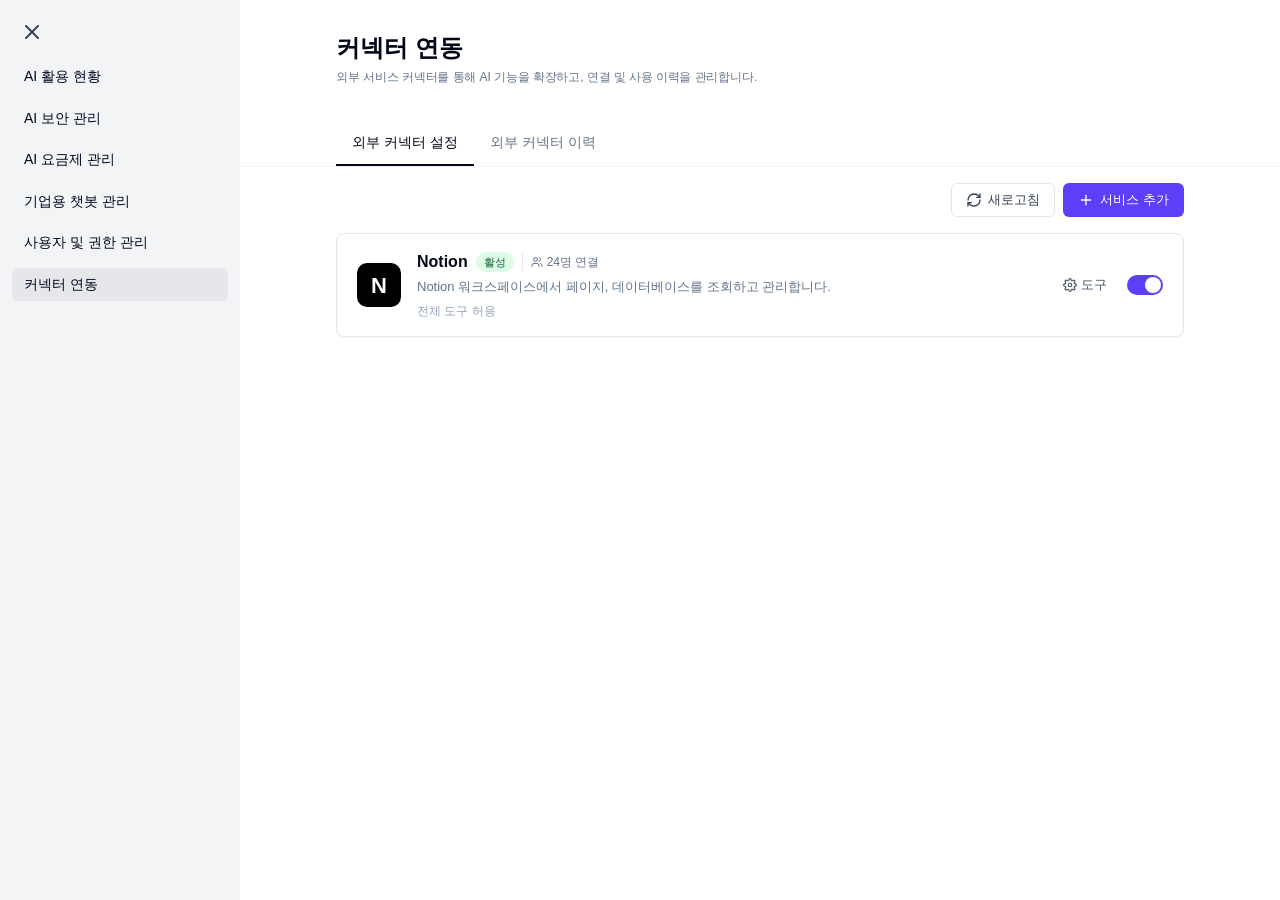
==== admin/connector-management.html @ ad447cf5 "admin-connector" ====
<!doctype html>
<html lang="ko">
<head>
  <meta charset="utf-8" />
  <meta name="viewport" content="width=device-width, initial-scale=1" />
  <title>flow AI 관리 — 커넥터 연동</title>
  <style>
    :root {
      --primary: #5b40f8;
      --primary-hover: #8053ff;
      --primary-foreground: #ffffff;
      --primary-soft: rgba(91, 64, 248, 0.08);
      --primary-border: rgba(91, 64, 248, 0.22);

      --background: #ffffff;
      --foreground: #02061f;
      --muted: #f1f5f9;
      --muted-foreground: #64748b;
      --border: #e2e8f0;
      --ring: #64748b;

      --flow-orange: #fd7900;
      --flow-green: #00b01c;
      --flow-red: #ff3434;

      --slate-50: #f8fafc;
      --slate-100: #f1f5f9;
      --slate-200: #e2e8f0;
      --slate-300: #cbd5e1;
      --slate-400: #94a3b8;
      --slate-500: #64748b;
      --slate-600: #475569;
      --slate-700: #334155;
      --slate-900: #0f172a;
      --slate-950: #020617;

      --green: var(--flow-green);
      --red: var(--flow-red);
      --amber: #f59e0b;

      --muted-variant: hsl(220 14% 96%);
      --muted-variant-2: hsl(220 13% 91%);

      --bg-soft: #f8fafc;
      --radius: 8px;
      --radius-sm: 6px;
      --shadow: 0 1px 2px rgba(15, 23, 42, 0.04);
    }
    * { box-sizing: border-box; }
    html, body { margin: 0; padding: 0; background: var(--bg-soft); color: var(--slate-950); }
    body { font-family: 'Pretendard', -apple-system, BlinkMacSystemFont, 'Apple SD Gothic Neo', 'Malgun Gothic', sans-serif; font-size: 13px; line-height: 1.5; -webkit-font-smoothing: antialiased; }
    button { font: inherit; cursor: pointer; }
    input, select { font: inherit; }
    h1, h2, h3, h4 { margin: 0; font-weight: 600; }
    .muted { color: var(--slate-500); }

    /* ─── shell ─── */
    .shell { min-height: 100vh; display: flex; }
    .nav-rail {
      width: 100%; max-width: 240px; flex-shrink: 0; background: var(--muted-variant);
      padding: 12px; display: flex; flex-direction: column; gap: 8px;
      position: sticky; top: 0; align-self: flex-start; height: 100vh;
    }
    .nav-close { width: 40px; height: 40px; border-radius: var(--radius-sm); border: 0; background: transparent; display: inline-flex; align-items: center; justify-content: center; color: var(--slate-700); padding: 6px; cursor: pointer; }
    .nav-close:hover { background: var(--muted-variant-2); }
    .nav-close svg { width: 24px; height: 24px; }
    .nav-list { display: flex; flex-direction: column; gap: 8px; }
    .nav-list button {
      width: 100%; text-align: left; background: transparent; border: 0; border-radius: var(--radius-sm);
      padding: 8px 12px; font-size: 14px; font-weight: 500; line-height: 1.25; color: var(--foreground);
      transition: background-color .12s ease;
    }
    .nav-list button:hover { background: hsl(220 13% 91% / 0.5); }
    .nav-list button.active { background: var(--muted-variant-2); }

    .main { flex: 1; min-width: 0; }
    .view { background: #fff; min-height: 100vh; }

    .page-header { width: 100%; padding: 0; border-bottom: 1px solid var(--slate-100); }
    .page-title-row { max-width: 896px; margin: 0 auto; padding: 32px 24px; display: flex; align-items: flex-start; justify-content: space-between; gap: 16px; }
    .page-title { font-size: 24px; font-weight: 600; color: var(--slate-950); display: flex; align-items: center; gap: 12px; line-height: 32px; }
    .page-sub { margin-top: 4px; font-size: 12px; color: var(--slate-500); max-width: 720px; letter-spacing: -0.01em; }

    .tabbar-row { display: flex; justify-content: space-between; align-items: center; gap: 12px; max-width: 896px; margin: 0 auto; padding: 0 24px; }
    .tabs { display: flex; gap: 0; height: 48px; }
    .tab-btn {
      position: relative;
      background: transparent; border: 0; padding: 14px 16px; font-size: 14px; font-weight: 500; line-height: 20px;
      color: var(--slate-500); transition: all .12s ease; height: 100%;
    }
    .tab-btn:hover { background: var(--slate-50); }
    .tab-btn.active { color: var(--slate-950); }
    .tab-btn.active::after { content: ''; position: absolute; left: 0; right: 0; bottom: 0; height: 2px; background: var(--slate-950); }

    .body-content { padding: 16px 24px 48px; max-width: 896px; margin: 0 auto; }
    .panel { display: none; }
    .panel.active { display: block; }

    /* ─── buttons ─── */
    .btn { display: inline-flex; align-items: center; gap: 6px; height: 34px; padding: 0 14px; border-radius: var(--radius-sm); font-size: 13px; font-weight: 500; border: 1px solid transparent; transition: all .12s ease; background: transparent; }
    .btn-outline { background: #fff; color: var(--slate-700); border-color: var(--slate-200); }
    .btn-outline:hover { background: var(--slate-50); }
    .btn-purple { background: var(--primary); color: #fff; }
    .btn-purple:hover { filter: brightness(1.05); }
    .btn-icon { display: inline-flex; align-items: center; justify-content: center; gap: 6px; }

    /* ─── badge / chip ─── */
    .badge { display: inline-block; padding: 2px 8px; border-radius: 999px; font-size: 11px; font-weight: 500; }
    .badge.success { background: #dcfce7; color: #166534; }

    /* ─── switch ─── */
    .switch { width: 36px; height: 20px; background: var(--slate-300); border-radius: 999px; position: relative; cursor: pointer; transition: background-color .12s ease; flex-shrink: 0; }
    .switch.on { background: var(--slate-950); }
    .switch.disabled { opacity: 0.3; cursor: not-allowed; }
    .switch::after { content: ''; position: absolute; left: 2px; top: 2px; width: 16px; height: 16px; background: #fff; border-radius: 50%; transition: left .12s ease; }
    .switch.on::after { left: 18px; }

    /* ─── pagination ─── */
    .pagination { display: flex; align-items: center; gap: 10px; justify-content: center; margin-top: 14px; color: var(--slate-500); font-size: 12px; }
    .page-btn { width: 28px; height: 28px; border: 1px solid var(--slate-200); border-radius: var(--radius-sm); background: #fff; display: inline-flex; align-items: center; justify-content: center; }
    .page-btn:disabled { opacity: 0.5; }

    /* ─── footnote ─── */
    .footnote { font-size: 11px; color: var(--slate-500); margin-bottom: 10px; }
    .info-icon { width: 12px; height: 12px; color: var(--muted-foreground); display: inline-block; vertical-align: middle; margin-left: 2px; flex-shrink: 0; }

    /* ─── history table (flex 행 + 고정 폭 셀) ─── */
    .table { width: 100%; border: 1px solid var(--slate-200); border-radius: var(--radius); overflow: hidden; background: #fff; }
    .hist-row { display: flex; padding: 0; border-bottom: 1px solid var(--slate-100); font-size: 12px; color: var(--foreground); }
    .hist-row.head { background: var(--slate-50); color: var(--slate-700); font-size: 11px; font-weight: 600; }
    .hist-row:last-child { border-bottom: 0; }
    .hist-row > div { display: flex; align-items: center; padding: 8px; flex-shrink: 0; min-width: 0; }

    /* 사용 이력 — 8컬럼 */
    [data-hseg="usage"] .hist-row > div:nth-child(1) { width: 150px; }
    [data-hseg="usage"] .hist-row > div:nth-child(2) { width: 72px; }
    [data-hseg="usage"] .hist-row > div:nth-child(3) { width: 128px; }
    [data-hseg="usage"] .hist-row > div:nth-child(4) { width: 64px; }
    [data-hseg="usage"] .hist-row > div:nth-child(5) { width: 80px; }
    [data-hseg="usage"] .hist-row > div:nth-child(6) { width: 80px; }
    [data-hseg="usage"] .hist-row > div:nth-child(7) { flex: 1; min-width: 0; }
    [data-hseg="usage"] .hist-row > div:nth-child(8) { width: 48px; justify-content: center; }

    /* 연결 이력 — 5컬럼 */
    [data-hseg="connect"] .hist-row > div:nth-child(1) { width: 160px; }
    [data-hseg="connect"] .hist-row > div:nth-child(2) { width: 80px; }
    [data-hseg="connect"] .hist-row > div:nth-child(3) { width: 140px; }
    [data-hseg="connect"] .hist-row > div:nth-child(4) { width: 80px; }
    [data-hseg="connect"] .hist-row > div:nth-child(5) { flex: 1; min-width: 0; }

    .pill-sm { display: inline-block; font-size: 10px; padding: 0 6px; border-radius: 999px; background: var(--muted); color: var(--foreground); margin-right: 4px; line-height: 16px; }
    .hist-detail { background: transparent; border: 0; color: var(--muted-foreground); font-size: 12px; text-decoration: underline; cursor: pointer; padding: 0; }
    .hist-detail:hover { color: var(--foreground); }

    /* ─── MCP 카드 / 툴바 / 세그먼트 ─── */
    .mcp-toolbar { display: flex; justify-content: flex-end; gap: 8px; margin-bottom: 16px; }
    .mcp-toolbar.with-seg { justify-content: space-between; align-items: center; }

    .segmented { display: inline-flex; background: var(--slate-100); border-radius: 8px; padding: 3px; gap: 2px; }
    .seg-btn { background: transparent; border: 0; padding: 7px 16px; font-size: 13px; line-height: 18px; color: var(--slate-600); border-radius: 6px; cursor: pointer; font-weight: 500; transition: all .12s ease; }
    .seg-btn:hover { color: var(--slate-900); }
    .seg-btn.active { background: #fff; color: var(--slate-950); box-shadow: 0 1px 2px rgba(0,0,0,0.06); font-weight: 600; }
    .hist-segment { display: none; }
    .hist-segment.active { display: block; }

    .mcp-list { display: flex; flex-direction: column; gap: 12px; }
    .mcp-card {
      display: flex; align-items: center; gap: 16px; padding: 16px 20px;
      background: #fff; border: 1px solid var(--slate-200); border-radius: var(--radius);
      box-shadow: var(--shadow); transition: all .15s ease;
    }
    .mcp-card:hover { border-color: var(--slate-300); box-shadow: 0 4px 8px rgba(15,23,42,0.06); }
    .mcp-card .mcp-logo {
      width: 44px; height: 44px; border-radius: 10px; flex-shrink: 0;
      display: inline-flex; align-items: center; justify-content: center;
      font-size: 22px; font-weight: 700; background: var(--slate-100); color: var(--slate-700);
    }
    .mcp-card .mcp-logo.notion { background: #000; color: #fff; }
    .mcp-card .mcp-meta { flex: 1; min-width: 0; display: flex; flex-direction: column; gap: 4px; }
    .mcp-card .mcp-title-row { display: flex; align-items: center; gap: 8px; }
    .mcp-card .mcp-users {
      display: inline-flex; align-items: center; gap: 4px;
      font-size: 12px; color: var(--muted-foreground);
      padding: 0 0 0 8px;
      border-left: 1px solid var(--slate-200);
    }
    .mcp-card .mcp-title { font-size: 16px; font-weight: 600; color: var(--slate-950); }
    .mcp-card .mcp-desc { font-size: 13px; color: var(--slate-500); line-height: 1.4; }
    .mcp-card .mcp-scope { font-size: 12px; color: var(--slate-400); margin-top: 2px; }
    .mcp-card .scope-pills { display: flex; flex-wrap: wrap; gap: 4px; margin-top: 6px; }
    .mcp-card .scope-pill {
      display: inline-flex; align-items: center;
      padding: 2px 6px;
      font-size: 10px; font-weight: 500; color: var(--slate-500);
      background: var(--slate-50);
      box-shadow: inset 0 0 0 1px var(--slate-200);
      border-radius: 4px;
      line-height: 1.4;
      white-space: nowrap;
    }
    .mcp-card .scope-pill.more { color: var(--slate-400); }
    .mcp-card .mcp-actions { display: flex; align-items: center; gap: 12px; flex-shrink: 0; }
    .mcp-card .mcp-tool-btn {
      background: transparent; border: 0; display: inline-flex; align-items: center; gap: 4px;
      color: var(--slate-600); font-size: 13px; padding: 6px 8px; border-radius: var(--radius-sm); cursor: pointer;
    }
    .mcp-card .mcp-tool-btn:hover { background: var(--slate-50); color: var(--slate-900); }
    .mcp-card .switch.primary.on { background: var(--primary); }

    /* ─── dialogs ─── */
    .dialog-backdrop { position: fixed; inset: 0; background: rgba(15,23,42,0.5); display: none; align-items: center; justify-content: center; z-index: 100; padding: 16px; }
    .dialog-backdrop.open { display: flex; }
    .dialog { background: #fff; border-radius: 12px; max-width: 480px; width: 100%; padding: 24px; box-shadow: 0 25px 50px -12px rgba(0,0,0,0.25); }

    /* 도구 관리 모달 (Notion 도구) */
    .dialog.dialog-wide { max-width: 640px; width: 100%; max-height: 85vh; display: flex; flex-direction: column; padding: 24px; gap: 0; }
    .dialog-head { display: flex; justify-content: space-between; align-items: flex-start; margin-bottom: 6px; }
    .dialog-head h3 { font-size: 18px; font-weight: 700; }
    .dialog-close { background: transparent; border: 0; color: var(--slate-400); cursor: pointer; padding: 4px; border-radius: var(--radius-sm); display: inline-flex; align-items: center; justify-content: center; }
    .dialog-close:hover { background: var(--slate-100); color: var(--slate-700); }
    .dialog .dlg-desc { font-size: 14px; color: var(--slate-500); margin: 0 0 16px; }

    .tool-search-row { display: flex; flex-direction: column; gap: 14px; padding: 12px 14px 16px 4px; border-bottom: 1px solid var(--slate-100); }
    .tool-status-card {
      display: flex; justify-content: space-between; align-items: center;
      padding: 16px 14px 16px 20px;
      border-radius: 12px;
      background: var(--slate-50); border: 1px solid var(--slate-100);
    }
    .tool-status-left { display: flex; align-items: center; gap: 10px; min-width: 0; }
    .tool-status-left .dot { width: 8px; height: 8px; border-radius: 999px; background: #16a34a; flex-shrink: 0; transition: background-color .12s ease; }
    .tool-status-left .dot.partial { background: var(--flow-orange); }
    .tool-status-left .dot.off { background: var(--slate-300); }
    .tool-status-left .status-text { font-size: 14px; color: var(--slate-900); font-weight: 500; }
    .tool-status-right { display: flex; align-items: center; gap: 16px; flex-shrink: 0; }
    .tool-toggle-group { display: flex; align-items: center; gap: 14px; flex-shrink: 0; cursor: pointer; }
    .tool-toggle-group .switch { width: 48px; height: 26px; cursor: pointer; }
    .tool-toggle-group .switch::after { width: 20px; height: 20px; top: 3px; left: 3px; }
    .tool-toggle-group .switch.on::after { left: 25px; }
    .tool-toggle-group .switch.primary.on { background: var(--primary); }
    .tool-toggle-group .lbl { font-size: 15px; font-weight: 500; color: var(--slate-900); user-select: none; }
    .tool-divider { width: 1px; height: 28px; background: var(--slate-200); flex-shrink: 0; }
    .tool-search-wrap { flex: 1; position: relative; min-width: 0; }
    .tool-search-wrap .icon { position: absolute; left: 14px; top: 50%; transform: translateY(-50%); color: var(--slate-400); pointer-events: none; display: inline-flex; }
    .tool-search-wrap input { width: 100%; height: 46px; padding: 0 14px 0 42px; border: 1px solid var(--slate-200); border-radius: 10px; background: var(--background); font: inherit; font-size: 14px; color: var(--slate-950); }
    .tool-search-wrap input::placeholder { color: var(--slate-400); }
    .tool-search-wrap input:focus { outline: none; border-color: var(--primary); box-shadow: 0 0 0 3px var(--primary-soft); }

    .tool-sections { padding-top: 16px; flex: 1; overflow-y: auto; display: flex; flex-direction: column; gap: 18px; }
    .tool-section { display: flex; flex-direction: column; gap: 10px; }
    .tool-section[data-section="inactive"] .tool-section-head { color: var(--slate-500); }
    .tool-section[data-section="inactive"] .tool-section-head .dot { background: var(--slate-300); }
    .tool-section.empty { display: none; }
    .tool-section-head { display: flex; align-items: center; gap: 6px; font-size: 14px; font-weight: 600; color: #16a34a; }
    .tool-section-head .dot { width: 6px; height: 6px; border-radius: 999px; background: #16a34a; display: inline-block; }
    .tool-section-head .count { color: var(--slate-400); font-weight: 500; }
    .tool-list { display: flex; flex-direction: column; gap: 10px; }
    .tool-card {
      background: #fff; border: 1px solid var(--slate-200); border-radius: var(--radius);
      padding: 12px 14px 12px 16px; cursor: pointer; transition: all .12s ease;
      display: flex; align-items: center; gap: 12px;
    }
    .tool-card:hover { border-color: var(--slate-300); background: var(--slate-50); }
    .tool-card.inactive { background: var(--slate-50); border-color: var(--slate-100); }
    .tool-card.inactive:hover { background: #f1f3f5; }
    .tool-card.inactive .name { color: var(--slate-500); }
    .tool-card.inactive .desc { color: var(--slate-400); }
    .tool-card-content { flex: 1; min-width: 0; }
    .tool-card .name { font-size: 14px; font-weight: 600; color: var(--slate-900); margin-bottom: 4px; }
    .tool-card .desc { font-size: 13px; color: var(--slate-500); line-height: 1.4; overflow: hidden; text-overflow: ellipsis; display: -webkit-box; -webkit-line-clamp: 2; line-clamp: 2; -webkit-box-orient: vertical; }
    .tool-card-toggle { flex-shrink: 0; }
    .tool-card-toggle .switch.primary.on { background: var(--primary); }

    .dialog .dlg-footer-tools { display: flex; justify-content: flex-end; gap: 8px; padding-top: 16px; border-top: 1px solid var(--slate-100); margin-top: 16px; }

    /* 상세 정보 / 서비스 추가 — shadcn 스타일 */
    .dialog.dialog-detail {
      max-width: 512px; width: calc(100% - 32px);
      padding: 24px; border-radius: 16px; gap: 20px;
      display: flex; flex-direction: column;
      max-height: 85vh; overflow-y: auto;
      position: relative;
      box-shadow: 0 25px 50px -12px rgba(0,0,0,0.25);
    }
    .dialog-detail .dlg-header h2 { font-size: 18px; font-weight: 600; line-height: 1; letter-spacing: -0.025em; margin: 0; }
    .dialog-detail .dlg-header p { font-size: 12px; color: var(--muted-foreground); margin: 6px 0 0; line-height: 1.5; }
    .dialog-detail .dlg-close {
      position: absolute; right: 16px; top: 16px;
      background: transparent; border: 0; padding: 4px; border-radius: 4px;
      color: var(--slate-700); opacity: 0.7; cursor: pointer; transition: opacity .12s ease;
      display: inline-flex; align-items: center; justify-content: center;
    }
    .dialog-detail .dlg-close:hover { opacity: 1; }

    .detail-meta {
      display: grid; grid-template-columns: 1fr 1fr; gap: 8px 24px;
      background: color-mix(in srgb, var(--muted) 30%, transparent);
      border: 1px solid var(--slate-200); border-radius: 8px;
      padding: 12px 16px; font-size: 14px; color: var(--slate-900);
    }
    .detail-meta > div { display: flex; align-items: center; gap: 6px; min-width: 0; line-height: 1.5; }
    .detail-meta .lbl { color: var(--muted-foreground); flex-shrink: 0; }
    .detail-meta .val { overflow: hidden; text-overflow: ellipsis; white-space: nowrap; min-width: 0; }
    .detail-meta .pill-wrap { display: flex; flex-wrap: wrap; gap: 6px; min-width: 0; }
    .detail-meta .pill { display: inline-block; background: var(--muted); color: var(--foreground); border-radius: 999px; padding: 2px 8px; font-size: 12px; line-height: 16px; }

    .detail-table-wrap { overflow: hidden; border: 1px solid var(--slate-200); border-radius: 8px; }
    .detail-table-wrap table { width: 100%; border-collapse: collapse; font-size: 14px; }
    .detail-table-wrap thead tr { background: color-mix(in srgb, var(--muted) 50%, transparent); border-bottom: 1px solid var(--slate-200); color: var(--muted-foreground); }
    .detail-table-wrap th { padding: 6px 0; font-weight: 500; text-align: left; }
    .detail-table-wrap th.col-no { width: 44px; text-align: center; border-right: 1px solid var(--slate-200); }
    .detail-table-wrap th.col-tool { padding-left: 12px; border-right: 1px solid var(--slate-200); }
    .detail-table-wrap th.col-type { width: 10rem; padding-left: 12px; }
    .detail-table-wrap tbody tr { border-bottom: 1px solid var(--slate-200); }
    .detail-table-wrap tbody tr:last-child { border-bottom: 0; }
    .detail-table-wrap tbody tr:hover { background: color-mix(in srgb, var(--muted) 20%, transparent); }
    .detail-table-wrap td { padding: 8px 0; }
    .detail-table-wrap td.col-no { color: var(--muted-foreground); text-align: center; border-right: 1px solid var(--slate-200); }
    .detail-table-wrap td.col-tool { padding-left: 12px; padding-right: 8px; border-right: 1px solid var(--slate-200); max-width: 0; overflow: hidden; text-overflow: ellipsis; white-space: nowrap; }
    .detail-table-wrap td.col-type { padding-left: 12px; }
    .detail-table-wrap .type-badge {
      display: inline-flex; align-items: center;
      border: 1px solid transparent; border-radius: 6px;
      padding: 2px 10px; font-size: 12px; font-weight: 600;
      background: var(--muted); color: var(--foreground);
      white-space: nowrap;
    }
    .dialog-detail .field-group { margin-top: 0; }
    .dialog-detail .dlg-footer-detail { display: flex; justify-content: flex-end; gap: 8px; }

    .field-group { display: flex; flex-direction: column; gap: 8px; margin-top: 8px; }
    .field-group .field-label { font-size: 14px; font-weight: 500; color: var(--slate-900); }
    .service-select {
      width: 100%; height: 36px; padding: 8px 32px 8px 12px;
      border: 1px solid var(--slate-200); border-radius: 6px;
      background-color: transparent;
      background-image: url("data:image/svg+xml;utf8,<svg xmlns='http://www.w3.org/2000/svg' viewBox='0 0 24 24' fill='none' stroke='currentColor' stroke-width='2' stroke-linecap='round' stroke-linejoin='round' opacity='0.5'><path d='m6 9 6 6 6-6'/></svg>");
      background-repeat: no-repeat;
      background-position: right 12px center;
      background-size: 16px;
      box-shadow: 0 1px 2px 0 rgba(0,0,0,0.05);
      font: inherit; font-size: 14px; color: var(--foreground); line-height: 1;
      appearance: none; -webkit-appearance: none; -moz-appearance: none;
      cursor: pointer; white-space: nowrap;
    }
    .service-select:focus { outline: none; box-shadow: 0 0 0 1px var(--ring, var(--primary)), 0 1px 2px 0 rgba(0,0,0,0.05); }
    .service-select.placeholder { color: var(--muted-foreground); }

    /* ─── toast ─── */
    .toast-zone { position: fixed; bottom: 20px; right: 20px; display: flex; flex-direction: column; gap: 8px; z-index: 200; }
    .toast { background: var(--slate-950); color: #fff; padding: 10px 14px; border-radius: var(--radius-sm); font-size: 12px; box-shadow: 0 10px 30px rgba(0,0,0,0.3); max-width: 320px; }
    .toast.error { background: var(--red); }
    .toast.warning { background: var(--amber); }
    .toast.success { background: var(--green); }
  </style>
</head>
<body>
  <div class="shell">
    <aside class="nav-rail">
      <button class="nav-close" aria-label="닫기" title="어드민 모달 닫기">
        <svg xmlns="http://www.w3.org/2000/svg" viewBox="0 0 24 24" fill="none" stroke="currentColor" stroke-width="2" stroke-linecap="round" stroke-linejoin="round" aria-hidden="true"><path d="M18 6 6 18"></path><path d="m6 6 12 12"></path></svg>
      </button>
      <nav class="nav-list">
        <button>AI 활용 현황</button>
        <button>AI 보안 관리</button>
        <button>AI 요금제 관리</button>
        <button>기업용 챗봇 관리</button>
        <button>사용자 및 권한 관리</button>
        <button class="active">커넥터 연동</button>
      </nav>
    </aside>

    <main class="main">
      <section class="view">
        <header class="page-header">
      <div class="page-title-row">
        <div>
          <div class="page-title">커넥터 연동</div>
          <div class="page-sub">외부 서비스 커넥터를 통해 AI 기능을 확장하고, 연결 및 사용 이력을 관리합니다.</div>
        </div>
      </div>
      <div class="tabbar-row">
        <div class="tabs" id="mcpTabs">
          <button class="tab-btn active" data-mtab="external-setting">외부 커넥터 설정</button>
          <button class="tab-btn" data-mtab="external-history">외부 커넥터 이력</button>
        </div>
      </div>
    </header>

    <div class="body-content">
      <!-- ─── 외부 커넥터 설정 ─── -->
      <div class="panel active" data-mpanel="external-setting">
        <div class="mcp-toolbar">
          <button class="btn btn-outline btn-icon" type="button">
            <svg xmlns="http://www.w3.org/2000/svg" width="16" height="16" viewBox="0 0 24 24" fill="none" stroke="currentColor" stroke-width="2" stroke-linecap="round" stroke-linejoin="round" aria-hidden="true"><path d="M3 12a9 9 0 0 1 9-9 9.75 9.75 0 0 1 6.74 2.74L21 8"></path><path d="M21 3v5h-5"></path><path d="M21 12a9 9 0 0 1-9 9 9.75 9.75 0 0 1-6.74-2.74L3 16"></path><path d="M8 16H3v5"></path></svg>
            새로고침
          </button>
          <button class="btn btn-purple btn-icon" type="button" onclick="openDialog('serviceConnect')">
            <svg xmlns="http://www.w3.org/2000/svg" width="16" height="16" viewBox="0 0 24 24" fill="none" stroke="currentColor" stroke-width="2" stroke-linecap="round" stroke-linejoin="round" aria-hidden="true"><path d="M5 12h14"></path><path d="M12 5v14"></path></svg>
            서비스 추가
          </button>
        </div>
        <div class="mcp-list">
          <div class="mcp-card">
            <div class="mcp-logo notion">N</div>
            <div class="mcp-meta">
              <div class="mcp-title-row">
                <span class="mcp-title">Notion</span>
                <span class="badge success">활성</span>
                <span class="mcp-users" title="현재 연결한 인원">
                  <svg xmlns="http://www.w3.org/2000/svg" width="12" height="12" viewBox="0 0 24 24" fill="none" stroke="currentColor" stroke-width="2" stroke-linecap="round" stroke-linejoin="round" aria-hidden="true"><path d="M16 21v-2a4 4 0 0 0-4-4H6a4 4 0 0 0-4 4v2"></path><circle cx="9" cy="7" r="4"></circle><path d="M22 21v-2a4 4 0 0 0-3-3.87"></path><path d="M16 3.13a4 4 0 0 1 0 7.75"></path></svg>
                  <span>24명 연결</span>
                </span>
              </div>
              <div class="mcp-desc">Notion 워크스페이스에서 페이지, 데이터베이스를 조회하고 관리합니다.</div>
              <div class="mcp-scope" id="notionScope">전체 도구 허용</div>
            </div>
            <div class="mcp-actions">
              <button class="mcp-tool-btn" type="button" onclick="openDialog('notionTools')">
                <svg xmlns="http://www.w3.org/2000/svg" width="14" height="14" viewBox="0 0 24 24" fill="none" stroke="currentColor" stroke-width="2" stroke-linecap="round" stroke-linejoin="round" aria-hidden="true"><circle cx="12" cy="12" r="3"></circle><path d="M19.4 15a1.65 1.65 0 0 0 .33 1.82l.06.06a2 2 0 0 1 0 2.83 2 2 0 0 1-2.83 0l-.06-.06a1.65 1.65 0 0 0-1.82-.33 1.65 1.65 0 0 0-1 1.51V21a2 2 0 0 1-2 2 2 2 0 0 1-2-2v-.09A1.65 1.65 0 0 0 9 19.4a1.65 1.65 0 0 0-1.82.33l-.06.06a2 2 0 0 1-2.83 0 2 2 0 0 1 0-2.83l.06-.06a1.65 1.65 0 0 0 .33-1.82 1.65 1.65 0 0 0-1.51-1H3a2 2 0 0 1-2-2 2 2 0 0 1 2-2h.09A1.65 1.65 0 0 0 4.6 9a1.65 1.65 0 0 0-.33-1.82l-.06-.06a2 2 0 0 1 0-2.83 2 2 0 0 1 2.83 0l.06.06a1.65 1.65 0 0 0 1.82.33H9a1.65 1.65 0 0 0 1-1.51V3a2 2 0 0 1 2-2 2 2 0 0 1 2 2v.09a1.65 1.65 0 0 0 1 1.51 1.65 1.65 0 0 0 1.82-.33l.06-.06a2 2 0 0 1 2.83 0 2 2 0 0 1 0 2.83l-.06.06a1.65 1.65 0 0 0-.33 1.82V9a1.65 1.65 0 0 0 1.51 1H21a2 2 0 0 1 2 2 2 2 0 0 1-2 2h-.09a1.65 1.65 0 0 0-1.51 1z"></path></svg>
                도구
              </button>
              <div class="switch primary on" data-toggle></div>
            </div>
          </div>
        </div>
      </div>

      <!-- ─── 외부 커넥터 이력 ─── -->
      <div class="panel" data-mpanel="external-history">
        <div class="mcp-toolbar with-seg">
          <div class="segmented" id="extHistSeg">
            <button class="seg-btn active" data-seg="usage">사용 이력</button>
            <button class="seg-btn" data-seg="connect">연결 이력</button>
          </div>
        </div>
        <div class="footnote">* 로그는 최대 1년간 보관되며, 보관 기간 경과 시 자동으로 삭제됩니다.</div>

        <!-- 사용 이력 -->
        <div class="hist-segment active" data-hseg="usage">
          <div class="table">
            <div class="hist-row head">
              <div>일시</div>
              <div>사용자</div>
              <div>부서</div>
              <div>직책</div>
              <div>분류 <svg xmlns="http://www.w3.org/2000/svg" width="12" height="12" viewBox="0 0 24 24" fill="none" stroke="currentColor" stroke-width="2" stroke-linecap="round" stroke-linejoin="round" class="info-icon" aria-hidden="true"><circle cx="12" cy="12" r="10"></circle><line x1="12" x2="12" y1="8" y2="12"></line><line x1="12" x2="12.01" y1="16" y2="16"></line></svg></div>
              <div>기능 <svg xmlns="http://www.w3.org/2000/svg" width="12" height="12" viewBox="0 0 24 24" fill="none" stroke="currentColor" stroke-width="2" stroke-linecap="round" stroke-linejoin="round" class="info-icon" aria-hidden="true"><circle cx="12" cy="12" r="10"></circle><line x1="12" x2="12" y1="8" y2="12"></line><line x1="12" x2="12.01" y1="16" y2="16"></line></svg></div>
              <div>커넥터</div>
              <div>상세</div>
            </div>
            <div class="hist-row"><div>2026-05-14 (목) 16:31</div><div>김민준</div><div>AI사업개발실</div><div>실장</div><div>AI 대화</div><div>자유대화</div><div><span class="pill-sm">Notion</span></div><div><button type="button" class="hist-detail">보기</button></div></div>
            <div class="hist-row"><div>2026-05-14 (목) 16:25</div><div>이서연</div><div>콘텐츠지원팀</div><div>책임</div><div>챗봇 대화</div><div>자유대화</div><div><span class="pill-sm">Notion</span><span class="pill-sm">Slack</span></div><div><button type="button" class="hist-detail">보기</button></div></div>
            <div class="hist-row"><div>2026-05-14 (목) 16:02</div><div>박지호</div><div>PM3팀</div><div>책임</div><div>AI 대화</div><div>플로우검색</div><div><span class="pill-sm">Notion</span></div><div><button type="button" class="hist-detail">보기</button></div></div>
            <div class="hist-row"><div>2026-05-14 (목) 15:53</div><div>최예린</div><div>PM3팀</div><div>책임</div><div>AI 대화</div><div>자유대화</div><div><span class="pill-sm">Notion</span><span class="pill-sm">Google Drive</span></div><div><button type="button" class="hist-detail">보기</button></div></div>
            <div class="hist-row"><div>2026-05-14 (목) 15:13</div><div>정시우</div><div>SaaS컨설팅팀</div><div>책임</div><div>챗봇 대화</div><div>자유대화</div><div><span class="pill-sm">Notion</span></div><div><button type="button" class="hist-detail">보기</button></div></div>
            <div class="hist-row"><div>2026-05-14 (목) 14:48</div><div>김민준</div><div>AI사업개발실</div><div>실장</div><div>AI 대화</div><div>플로우검색</div><div><span class="pill-sm">Notion</span><span class="pill-sm">Slack</span><span class="pill-sm">GitHub</span></div><div><button type="button" class="hist-detail">보기</button></div></div>
            <div class="hist-row"><div>2026-05-14 (목) 14:02</div><div>이서연</div><div>콘텐츠지원팀</div><div>책임</div><div>AI 대화</div><div>자유대화</div><div><span class="pill-sm">Slack</span></div><div><button type="button" class="hist-detail">보기</button></div></div>
            <div class="hist-row"><div>2026-05-14 (목) 11:55</div><div>박지호</div><div>PM3팀</div><div>책임</div><div>챗봇 생성</div><div>챗봇 설정</div><div><span class="pill-sm">Notion</span></div><div><button type="button" class="hist-detail">보기</button></div></div>
            <div class="hist-row"><div>2026-05-13 (수) 18:14</div><div>최예린</div><div>PM3팀</div><div>책임</div><div>AI 대화</div><div>자유대화</div><div><span class="pill-sm">Notion</span></div><div><button type="button" class="hist-detail">보기</button></div></div>
            <div class="hist-row"><div>2026-05-13 (수) 16:08</div><div>정시우</div><div>SaaS컨설팅팀</div><div>책임</div><div>AI 대화</div><div>웹 검색</div><div><span class="pill-sm">GitHub</span></div><div><button type="button" class="hist-detail">보기</button></div></div>
            <div class="hist-row"><div>2026-05-13 (수) 14:32</div><div>김민준</div><div>AI사업개발실</div><div>실장</div><div>AI 대화</div><div>자유대화</div><div><span class="pill-sm">Notion</span><span class="pill-sm">Slack</span></div><div><button type="button" class="hist-detail">보기</button></div></div>
            <div class="hist-row"><div>2026-05-13 (수) 13:48</div><div>이서연</div><div>콘텐츠지원팀</div><div>책임</div><div>AI 대화</div><div>플로우검색</div><div><span class="pill-sm">Notion</span></div><div><button type="button" class="hist-detail">보기</button></div></div>
            <div class="hist-row"><div>2026-05-13 (수) 11:22</div><div>박지호</div><div>PM3팀</div><div>책임</div><div>챗봇 대화</div><div>자유대화</div><div><span class="pill-sm">Slack</span><span class="pill-sm">Google Drive</span></div><div><button type="button" class="hist-detail">보기</button></div></div>
            <div class="hist-row"><div>2026-05-13 (수) 09:55</div><div>최예린</div><div>PM3팀</div><div>책임</div><div>AI 대화</div><div>웹 검색</div><div><span class="pill-sm">Notion</span></div><div><button type="button" class="hist-detail">보기</button></div></div>
            <div class="hist-row"><div>2026-05-12 (화) 19:08</div><div>정시우</div><div>SaaS컨설팅팀</div><div>책임</div><div>AI 대화</div><div>자유대화</div><div><span class="pill-sm">GitHub</span></div><div><button type="button" class="hist-detail">보기</button></div></div>
            <div class="hist-row"><div>2026-05-12 (화) 17:24</div><div>김민준</div><div>AI사업개발실</div><div>실장</div><div>AI 대화</div><div>플로우검색</div><div><span class="pill-sm">Notion</span><span class="pill-sm">Slack</span></div><div><button type="button" class="hist-detail">보기</button></div></div>
            <div class="hist-row"><div>2026-05-12 (화) 15:50</div><div>이서연</div><div>콘텐츠지원팀</div><div>책임</div><div>챗봇 대화</div><div>자유대화</div><div><span class="pill-sm">Notion</span></div><div><button type="button" class="hist-detail">보기</button></div></div>
            <div class="hist-row"><div>2026-05-12 (화) 13:18</div><div>박지호</div><div>PM3팀</div><div>책임</div><div>AI 대화</div><div>자유대화</div><div><span class="pill-sm">Google Drive</span></div><div><button type="button" class="hist-detail">보기</button></div></div>
            <div class="hist-row"><div>2026-05-12 (화) 10:42</div><div>최예린</div><div>PM3팀</div><div>책임</div><div>AI 대화</div><div>웹 검색</div><div><span class="pill-sm">Notion</span><span class="pill-sm">GitHub</span></div><div><button type="button" class="hist-detail">보기</button></div></div>
            <div class="hist-row"><div>2026-05-12 (화) 08:30</div><div>정시우</div><div>SaaS컨설팅팀</div><div>책임</div><div>챗봇 대화</div><div>자유대화</div><div><span class="pill-sm">Slack</span></div><div><button type="button" class="hist-detail">보기</button></div></div>
          </div>
          <div class="pagination"><button class="page-btn" disabled>‹</button><span>1 / 12</span><button class="page-btn">›</button></div>
        </div>

        <!-- 연결 이력 -->
        <div class="hist-segment" data-hseg="connect">
          <div class="table">
            <div class="hist-row head">
              <div>일시</div>
              <div>사용자</div>
              <div>부서</div>
              <div>직책</div>
              <div>커넥터</div>
            </div>
            <div class="hist-row"><div>2026-05-14 (목) 15:32</div><div>김민준</div><div>AI사업개발실</div><div>실장</div><div><span class="pill-sm">Notion</span></div></div>
            <div class="hist-row"><div>2026-05-14 (목) 14:08</div><div>김민준</div><div>AI사업개발실</div><div>실장</div><div><span class="pill-sm">Notion</span></div></div>
            <div class="hist-row"><div>2026-05-14 (목) 11:42</div><div>박지호</div><div>PM3팀</div><div>책임</div><div><span class="pill-sm">Google Drive</span></div></div>
            <div class="hist-row"><div>2026-05-14 (목) 09:18</div><div>최예린</div><div>PM3팀</div><div>책임</div><div><span class="pill-sm">Notion</span></div></div>
            <div class="hist-row"><div>2026-05-13 (수) 18:50</div><div>이서연</div><div>콘텐츠지원팀</div><div>책임</div><div><span class="pill-sm">Notion</span></div></div>
            <div class="hist-row"><div>2026-05-13 (수) 16:24</div><div>정시우</div><div>SaaS컨설팅팀</div><div>책임</div><div><span class="pill-sm">GitHub</span></div></div>
            <div class="hist-row"><div>2026-05-13 (수) 14:08</div><div>김민준</div><div>AI사업개발실</div><div>실장</div><div><span class="pill-sm">Google Drive</span></div></div>
            <div class="hist-row"><div>2026-05-13 (수) 11:14</div><div>김민준</div><div>AI사업개발실</div><div>실장</div><div><span class="pill-sm">Slack</span></div></div>
            <div class="hist-row"><div>2026-05-12 (화) 17:42</div><div>김민준</div><div>AI사업개발실</div><div>실장</div><div><span class="pill-sm">Slack</span></div></div>
            <div class="hist-row"><div>2026-05-12 (화) 15:08</div><div>박지호</div><div>PM3팀</div><div>책임</div><div><span class="pill-sm">Notion</span></div></div>
            <div class="hist-row"><div>2026-05-12 (화) 12:34</div><div>최예린</div><div>PM3팀</div><div>책임</div><div><span class="pill-sm">Slack</span></div></div>
            <div class="hist-row"><div>2026-05-12 (화) 09:25</div><div>이서연</div><div>콘텐츠지원팀</div><div>책임</div><div><span class="pill-sm">GitHub</span></div></div>
            <div class="hist-row"><div>2026-05-11 (월) 19:18</div><div>정시우</div><div>SaaS컨설팅팀</div><div>책임</div><div><span class="pill-sm">Notion</span></div></div>
            <div class="hist-row"><div>2026-05-11 (월) 16:02</div><div>김민준</div><div>AI사업개발실</div><div>실장</div><div><span class="pill-sm">GitHub</span></div></div>
            <div class="hist-row"><div>2026-05-11 (월) 13:50</div><div>박지호</div><div>PM3팀</div><div>책임</div><div><span class="pill-sm">Slack</span></div></div>
            <div class="hist-row"><div>2026-05-11 (월) 10:28</div><div>최예린</div><div>PM3팀</div><div>책임</div><div><span class="pill-sm">Notion</span></div></div>
            <div class="hist-row"><div>2026-05-10 (일) 21:08</div><div>이서연</div><div>콘텐츠지원팀</div><div>책임</div><div><span class="pill-sm">Slack</span></div></div>
            <div class="hist-row"><div>2026-05-10 (일) 14:35</div><div>정시우</div><div>SaaS컨설팅팀</div><div>책임</div><div><span class="pill-sm">Google Drive</span></div></div>
            <div class="hist-row"><div>2026-05-09 (토) 18:22</div><div>이서연</div><div>콘텐츠지원팀</div><div>책임</div><div><span class="pill-sm">Notion</span></div></div>
            <div class="hist-row"><div>2026-05-09 (토) 14:36</div><div>김민준</div><div>AI사업개발실</div><div>실장</div><div><span class="pill-sm">Notion</span></div></div>
          </div>
          <div class="pagination"><button class="page-btn" disabled>‹</button><span>1 / 3</span><button class="page-btn">›</button></div>
        </div>
      </div>
    </div>
      </section>
    </main>
  </div>

  <!-- ─── dialogs ─── -->
  <div class="dialog-backdrop" data-dialog="usageDetail">
    <div class="dialog dialog-detail" role="dialog" aria-labelledby="usageDetailTitle">
      <div class="dlg-header">
        <h2 id="usageDetailTitle">상세 정보</h2>
        <p>AI가 호출한 커넥터 도구와 수행된 작업 내역을 확인할 수 있습니다.</p>
      </div>

      <div class="detail-meta">
        <div><span class="lbl">일시: </span><span class="val" id="detailWhen">—</span></div>
        <div><span class="lbl">분류: </span><span class="val" id="detailCategory">—</span></div>
        <div><span class="lbl">기능: </span><span class="val" id="detailFeature">—</span></div>
        <div><span class="lbl">커넥터: </span><span class="pill-wrap" id="detailConnector">—</span></div>
      </div>

      <div class="detail-table-wrap">
        <table>
          <thead>
            <tr>
              <th class="col-no">#</th>
              <th class="col-tool">사용 도구</th>
              <th class="col-type">유형</th>
            </tr>
          </thead>
          <tbody id="detailTableBody"></tbody>
        </table>
      </div>

      <button type="button" class="dlg-close" onclick="closeDialog()" aria-label="닫기">
        <svg xmlns="http://www.w3.org/2000/svg" width="16" height="16" viewBox="0 0 24 24" fill="none" stroke="currentColor" stroke-width="2" stroke-linecap="round" stroke-linejoin="round" aria-hidden="true"><path d="M18 6 6 18"></path><path d="m6 6 12 12"></path></svg>
      </button>
    </div>
  </div>

  <div class="dialog-backdrop" data-dialog="serviceConnect">
    <div class="dialog dialog-detail" role="dialog" aria-labelledby="serviceConnectTitle">
      <div class="dlg-header">
        <h2 id="serviceConnectTitle">외부 서비스 추가</h2>
        <p>조직에서 사용할 외부 서비스 커넥터를 추가합니다.</p>
      </div>

      <div class="field-group">
        <label class="field-label" for="serviceConnectSelect">서비스</label>
        <select id="serviceConnectSelect" class="service-select placeholder" onchange="this.classList.toggle('placeholder', !this.value)">
          <option value="">서비스를 선택하세요</option>
          <option value="notion">Notion</option>
          <option value="slack">Slack</option>
          <option value="google-drive">Google Drive</option>
          <option value="github">GitHub</option>
          <option value="jira">Jira</option>
          <option value="linear">Linear</option>
          <option value="figma">Figma</option>
        </select>
      </div>

      <div class="dlg-footer-detail">
        <button class="btn btn-outline" onclick="closeDialog()">취소</button>
        <button class="btn btn-purple" onclick="confirmServiceConnect()">추가</button>
      </div>

      <button type="button" class="dlg-close" onclick="closeDialog()" aria-label="닫기">
        <svg xmlns="http://www.w3.org/2000/svg" width="16" height="16" viewBox="0 0 24 24" fill="none" stroke="currentColor" stroke-width="2" stroke-linecap="round" stroke-linejoin="round" aria-hidden="true"><path d="M18 6 6 18"></path><path d="m6 6 12 12"></path></svg>
      </button>
    </div>
  </div>

  <div class="dialog-backdrop" data-dialog="notionTools">
    <div class="dialog dialog-wide">
      <div class="dialog-head">
        <div>
          <h3>Notion 도구 관리</h3>
          <p class="dlg-desc">에이전트가 사용할 도구를 선택하세요. 비활성 도구는 사용되지 않습니다.</p>
        </div>
        <button class="dialog-close" type="button" onclick="closeDialog()" aria-label="닫기">
          <svg xmlns="http://www.w3.org/2000/svg" width="20" height="20" viewBox="0 0 24 24" fill="none" stroke="currentColor" stroke-width="2" stroke-linecap="round" stroke-linejoin="round" aria-hidden="true"><path d="M18 6 6 18"></path><path d="m6 6 12 12"></path></svg>
        </button>
      </div>

      <div class="tool-search-row">
        <div class="tool-search-wrap">
          <span class="icon">
            <svg xmlns="http://www.w3.org/2000/svg" width="16" height="16" viewBox="0 0 24 24" fill="none" stroke="currentColor" stroke-width="2" stroke-linecap="round" stroke-linejoin="round" aria-hidden="true"><circle cx="11" cy="11" r="8"></circle><path d="m21 21-4.3-4.3"></path></svg>
          </span>
          <input type="text" id="toolSearchInput" placeholder="도구 검색..." oninput="filterTools(this.value)" />
        </div>
        <div class="tool-status-card">
          <div class="tool-status-left">
            <span class="dot" id="toolStatusDot"></span>
            <span class="status-text" id="toolStatusText">모든 도구가 활성화되었습니다</span>
          </div>
          <div class="tool-status-right">
            <div class="tool-divider"></div>
            <div class="tool-toggle-group" onclick="toggleAllTools()">
              <span class="lbl">전체 허용</span>
              <div class="switch primary on" id="toolAllToggle"></div>
            </div>
          </div>
        </div>
      </div>

      <div class="tool-sections" id="toolSections">
        <div class="tool-section" data-section="active">
          <div class="tool-section-head"><span class="dot"></span>활성 <span class="count">14</span></div>
          <div class="tool-list" id="toolListActive">
            <div class="tool-card" onclick="toggleTool(this)"><div class="tool-card-content"><div class="name">notion-search</div><div class="desc">Perform a search over: - "internal": Semantic search over Notion workspace and connected data sources. Returns relevant pages, databases, and content matching your query.</div></div><div class="tool-card-toggle"><div class="switch primary on"></div></div></div>
            <div class="tool-card" onclick="toggleTool(this)"><div class="tool-card-content"><div class="name">notion-fetch</div><div class="desc">Retrieves details about a Notion entity (page, database, or data source) by URL or ID. Returns properties, content blocks, and metadata.</div></div><div class="tool-card-toggle"><div class="switch primary on"></div></div></div>
            <div class="tool-card" onclick="toggleTool(this)"><div class="tool-card-content"><div class="name">notion-create-pages</div><div class="desc">## Overview Creates one or more Notion pages, with the specified properties and content blocks. Supports parent page or database location.</div></div><div class="tool-card-toggle"><div class="switch primary on"></div></div></div>
            <div class="tool-card" onclick="toggleTool(this)"><div class="tool-card-content"><div class="name">notion-update-page</div><div class="desc">## Overview Update a Notion page's properties or content. ## Properties Notion properties can be modified with explicit type-aware payload.</div></div><div class="tool-card-toggle"><div class="switch primary on"></div></div></div>
            <div class="tool-card" onclick="toggleTool(this)"><div class="tool-card-content"><div class="name">notion-move-pages</div><div class="desc">Move one or more Notion pages or databases to a new parent.</div></div><div class="tool-card-toggle"><div class="switch primary on"></div></div></div>
            <div class="tool-card" onclick="toggleTool(this)"><div class="tool-card-content"><div class="name">notion-duplicate-page</div><div class="desc">Duplicate a Notion page including all child blocks and properties to a destination parent.</div></div><div class="tool-card-toggle"><div class="switch primary on"></div></div></div>
            <div class="tool-card" onclick="toggleTool(this)"><div class="tool-card-content"><div class="name">notion-create-database</div><div class="desc">Create a new Notion database with given schema and parent location.</div></div><div class="tool-card-toggle"><div class="switch primary on"></div></div></div>
            <div class="tool-card" onclick="toggleTool(this)"><div class="tool-card-content"><div class="name">notion-update-database</div><div class="desc">Update a Notion database's schema or display properties.</div></div><div class="tool-card-toggle"><div class="switch primary on"></div></div></div>
            <div class="tool-card" onclick="toggleTool(this)"><div class="tool-card-content"><div class="name">notion-query-database</div><div class="desc">Query rows from a Notion database with filter, sort, and pagination options.</div></div><div class="tool-card-toggle"><div class="switch primary on"></div></div></div>
            <div class="tool-card" onclick="toggleTool(this)"><div class="tool-card-content"><div class="name">notion-get-comments</div><div class="desc">Retrieve comments attached to a Notion page or block.</div></div><div class="tool-card-toggle"><div class="switch primary on"></div></div></div>
            <div class="tool-card" onclick="toggleTool(this)"><div class="tool-card-content"><div class="name">notion-add-comment</div><div class="desc">Add a new comment to a Notion page, block, or discussion.</div></div><div class="tool-card-toggle"><div class="switch primary on"></div></div></div>
            <div class="tool-card" onclick="toggleTool(this)"><div class="tool-card-content"><div class="name">notion-list-users</div><div class="desc">List users in the connected Notion workspace.</div></div><div class="tool-card-toggle"><div class="switch primary on"></div></div></div>
            <div class="tool-card" onclick="toggleTool(this)"><div class="tool-card-content"><div class="name">notion-get-user</div><div class="desc">Retrieve information about a single Notion user by ID.</div></div><div class="tool-card-toggle"><div class="switch primary on"></div></div></div>
            <div class="tool-card" onclick="toggleTool(this)"><div class="tool-card-content"><div class="name">notion-get-self</div><div class="desc">Retrieve the bot user (current integration) information.</div></div><div class="tool-card-toggle"><div class="switch primary on"></div></div></div>
          </div>
        </div>
        <div class="tool-section empty" data-section="inactive">
          <div class="tool-section-head"><span class="dot"></span>비활성 <span class="count">0</span></div>
          <div class="tool-list" id="toolListInactive"></div>
        </div>
      </div>

      <div class="dlg-footer-tools">
        <button class="btn btn-outline" onclick="closeDialog()">취소</button>
        <button class="btn btn-purple" onclick="toast('도구 설정이 저장되었습니다', 'success'); closeDialog()">저장</button>
      </div>
    </div>
  </div>

  <div class="toast-zone" id="toastZone"></div>

  <script>
    // ─── tabs (외부 설정 / 외부 이력) ───
    document.getElementById('mcpTabs').addEventListener('click', (e) => {
      const btn = e.target.closest('.tab-btn');
      if (!btn) return;
      document.querySelectorAll('#mcpTabs .tab-btn').forEach((b) => b.classList.toggle('active', b === btn));
      const key = btn.dataset.mtab;
      document.querySelectorAll('[data-mpanel]').forEach((p) => p.classList.toggle('active', p.dataset.mpanel === key));
    });

    // ─── segmented (사용 이력 / 연결 이력) ───
    document.getElementById('extHistSeg').addEventListener('click', (e) => {
      const btn = e.target.closest('.seg-btn');
      if (!btn) return;
      document.querySelectorAll('#extHistSeg .seg-btn').forEach((b) => b.classList.toggle('active', b === btn));
      const key = btn.dataset.seg;
      document.querySelectorAll('.hist-segment').forEach((s) => s.classList.toggle('active', s.dataset.hseg === key));
    });

    // ─── dialog ───
    window.openDialog = (k) => document.querySelector(`[data-dialog="${k}"]`)?.classList.add('open');
    window.closeDialog = () => document.querySelectorAll('.dialog-backdrop').forEach((d) => d.classList.remove('open'));
    document.querySelectorAll('.dialog-backdrop').forEach((d) => {
      d.addEventListener('click', (e) => { if (e.target === d) closeDialog(); });
    });

    // ─── toast ───
    window.toast = (msg, kind = '') => {
      const t = document.createElement('div');
      t.className = 'toast ' + kind;
      t.textContent = msg;
      document.getElementById('toastZone').appendChild(t);
      setTimeout(() => t.remove(), 3500);
    };

    // ─── 일반 스위치 토글 ───
    document.querySelectorAll('.switch[data-toggle]').forEach((s) => {
      s.addEventListener('click', () => s.classList.toggle('on'));
    });

    // ─── 외부 서비스 추가 ───
    window.confirmServiceConnect = () => {
      const sel = document.getElementById('serviceConnectSelect');
      if (!sel.value) {
        toast('서비스를 선택해주세요', 'error');
        return;
      }
      const label = sel.options[sel.selectedIndex].text;
      toast(`${label} 연동을 시작합니다`, 'success');
      closeDialog();
      sel.value = '';
      sel.classList.add('placeholder');
    };

    // ─── Notion 도구 토글 ───
    window.toggleTool = (card) => {
      const sw = card.querySelector('.tool-card-toggle .switch');
      const turningOn = !sw.classList.contains('on');
      sw.classList.toggle('on', turningOn);
      card.classList.toggle('inactive', !turningOn);
      const targetList = document.getElementById(turningOn ? 'toolListActive' : 'toolListInactive');
      targetList.appendChild(card);
      refreshToolCounts();
    };

    window.toggleAllTools = () => {
      const allBtn = document.getElementById('toolAllToggle');
      const turningOn = !allBtn.classList.contains('on');
      allBtn.classList.toggle('on', turningOn);
      document.querySelectorAll('.tool-card').forEach((card) => {
        const sw = card.querySelector('.tool-card-toggle .switch');
        sw.classList.toggle('on', turningOn);
        card.classList.toggle('inactive', !turningOn);
        const targetList = document.getElementById(turningOn ? 'toolListActive' : 'toolListInactive');
        targetList.appendChild(card);
      });
      refreshToolCounts();
    };

    function refreshToolCounts() {
      const activeList = document.getElementById('toolListActive');
      const inactiveList = document.getElementById('toolListInactive');
      const active = activeList.querySelectorAll('.tool-card').length;
      const inactive = inactiveList.querySelectorAll('.tool-card').length;
      const total = active + inactive;

      document.querySelector('[data-section="active"] .count').textContent = active;
      document.querySelector('[data-section="inactive"] .count').textContent = inactive;
      document.querySelector('[data-section="active"]').classList.toggle('empty', active === 0);
      document.querySelector('[data-section="inactive"]').classList.toggle('empty', inactive === 0);

      const dot = document.getElementById('toolStatusDot');
      const text = document.getElementById('toolStatusText');
      const allBtn = document.getElementById('toolAllToggle');
      dot.classList.remove('partial', 'off');
      if (active === total) {
        text.textContent = '모든 도구가 활성화되었습니다';
        allBtn.classList.add('on');
      } else if (active === 0) {
        text.textContent = '모든 도구가 비활성화되었습니다';
        dot.classList.add('off');
        allBtn.classList.remove('on');
      } else {
        text.textContent = `${active}/${total}개 도구 활성화됨`;
        dot.classList.add('partial');
        allBtn.classList.remove('on');
      }

      // Notion 카드 스코프 표시
      const scopeEl = document.getElementById('notionScope');
      if (scopeEl) {
        if (active === total) {
          scopeEl.innerHTML = '전체 도구 허용';
        } else if (active === 0) {
          scopeEl.innerHTML = '<span style="color: var(--slate-500)">허용된 도구 없음</span>';
        } else {
          const names = Array.from(activeList.querySelectorAll('.tool-card .name')).map((n) => n.textContent.trim());
          const SHOW = 3;
          const shown = names.slice(0, SHOW);
          const rest = names.length - shown.length;
          scopeEl.innerHTML = '<div class="scope-pills">'
            + shown.map((n) => `<span class="scope-pill">${n}</span>`).join('')
            + (rest > 0 ? `<span class="scope-pill more">+${rest}</span>` : '')
            + '</div>';
        }
      }
    }

    window.filterTools = (q) => {
      const term = (q || '').trim().toLowerCase();
      document.querySelectorAll('.tool-card').forEach((card) => {
        const name = card.querySelector('.name').textContent.toLowerCase();
        const desc = card.querySelector('.desc').textContent.toLowerCase();
        card.style.display = !term || name.includes(term) || desc.includes(term) ? '' : 'none';
      });
    };

    // ─── 사용 이력 상세 보기 ───
    const USAGE_DETAIL_SAMPLES = [
      [{ tool: 'notion-search', type: '검색' }, { tool: 'notion-fetch', type: '조회' }, { tool: 'notion-query-database', type: '검색' }, { tool: 'notion-fetch', type: '조회' }],
      [{ tool: 'notion-search', type: '검색' }, { tool: 'slack-channels-list', type: '조회' }, { tool: 'slack-channels-history', type: '조회' }],
      [{ tool: 'notion-fetch', type: '조회' }, { tool: 'notion-create-pages', type: '생성' }],
      [{ tool: 'notion-search', type: '검색' }, { tool: 'google-drive-search', type: '검색' }, { tool: 'google-drive-read', type: '조회' }, { tool: 'notion-fetch', type: '조회' }, { tool: 'notion-fetch', type: '조회' }],
      [{ tool: 'notion-query-database', type: '검색' }, { tool: 'notion-fetch', type: '조회' }],
    ];
    document.querySelectorAll('[data-hseg="usage"] .hist-row:not(.head)').forEach((row, idx) => {
      const btn = row.querySelector('.hist-detail');
      if (!btn) return;
      btn.addEventListener('click', () => {
        const cells = row.querySelectorAll(':scope > div');
        document.getElementById('detailWhen').textContent = cells[0]?.textContent.trim() || '—';
        document.getElementById('detailCategory').textContent = cells[4]?.textContent.trim() || '—';
        document.getElementById('detailFeature').textContent = cells[5]?.textContent.trim() || '—';
        const connectorPills = cells[6]?.querySelectorAll('.pill-sm') || [];
        const wrap = document.getElementById('detailConnector');
        if (connectorPills.length) {
          wrap.innerHTML = Array.from(connectorPills).map((p) => `<span class="pill">${p.textContent.trim()}</span>`).join('');
        } else {
          wrap.textContent = cells[6]?.textContent.trim() || '—';
        }
        const sample = USAGE_DETAIL_SAMPLES[idx % USAGE_DETAIL_SAMPLES.length];
        const tbody = document.getElementById('detailTableBody');
        tbody.innerHTML = sample.map((r, i) => (
          `<tr><td class="col-no">${i + 1}</td><td class="col-tool">${r.tool}</td><td class="col-type"><span class="type-badge">${r.type}</span></td></tr>`
        )).join('');
        openDialog('usageDetail');
      });
    });
  </script>
</body>
</html>
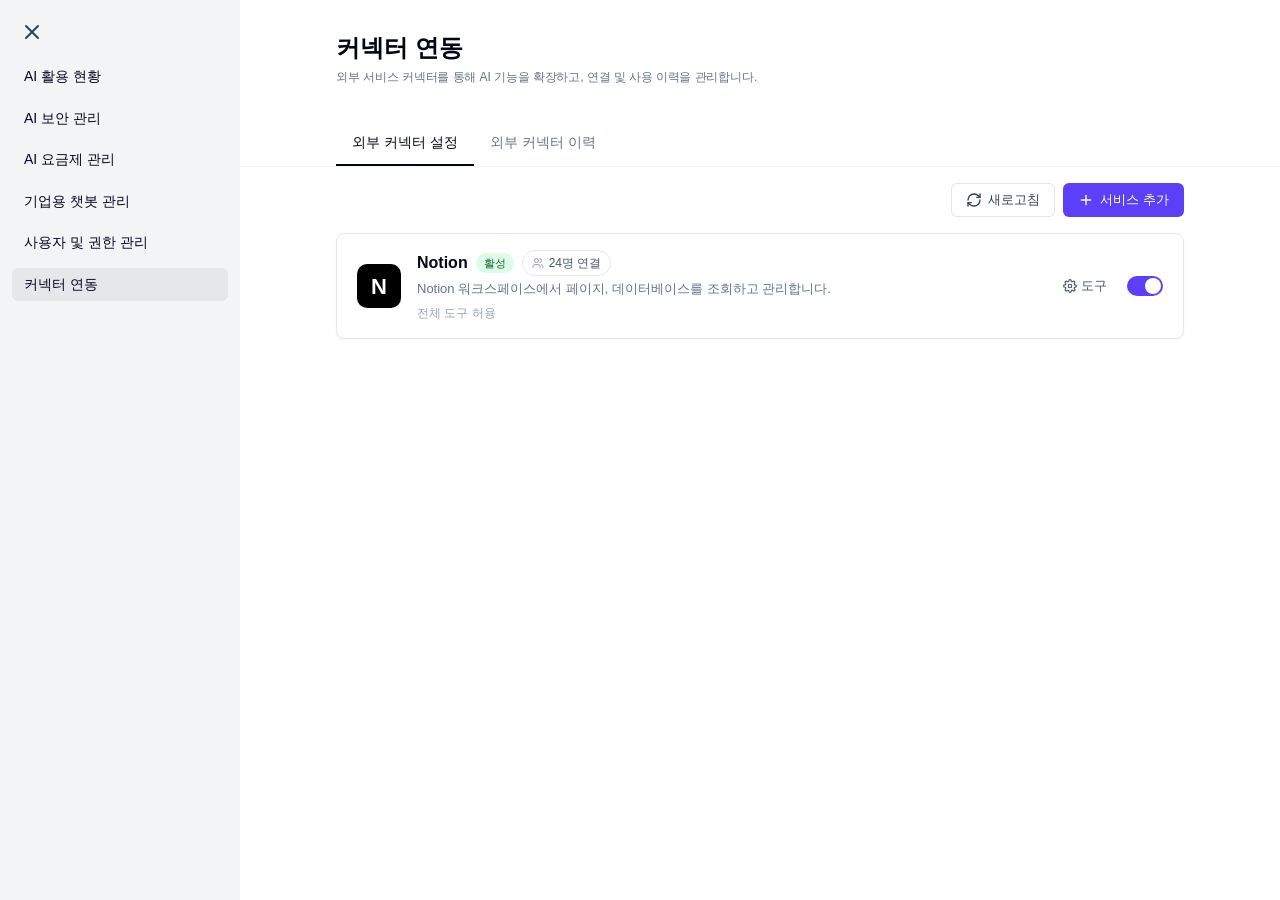
==== commit b072fc45: "admin-connetor-modal" ====
--- a/admin/connector-management.html
+++ b/admin/connector-management.html
@@ -167,9 +167,8 @@
     .mcp-card {
       display: flex; align-items: center; gap: 16px; padding: 16px 20px;
       background: #fff; border: 1px solid var(--slate-200); border-radius: var(--radius);
-      box-shadow: var(--shadow); transition: all .15s ease;
-    }
-    .mcp-card:hover { border-color: var(--slate-300); box-shadow: 0 4px 8px rgba(15,23,42,0.06); }
+      box-shadow: var(--shadow);
+    }
     .mcp-card .mcp-logo {
       width: 44px; height: 44px; border-radius: 10px; flex-shrink: 0;
       display: inline-flex; align-items: center; justify-content: center;
@@ -179,11 +178,18 @@
     .mcp-card .mcp-meta { flex: 1; min-width: 0; display: flex; flex-direction: column; gap: 4px; }
     .mcp-card .mcp-title-row { display: flex; align-items: center; gap: 8px; }
     .mcp-card .mcp-users {
-      display: inline-flex; align-items: center; gap: 4px;
-      font-size: 12px; color: var(--muted-foreground);
-      padding: 0 0 0 8px;
-      border-left: 1px solid var(--slate-200);
-    }
+      display: inline-flex; align-items: center; gap: 5px;
+      font-size: 12px; font-weight: 500; color: var(--slate-600);
+      padding: 3px 9px;
+      border: 1px solid var(--slate-200);
+      background: #fff;
+      border-radius: 999px;
+      cursor: pointer;
+      transition: background-color .12s ease, border-color .12s ease, color .12s ease;
+      font-family: inherit;
+    }
+    .mcp-card .mcp-users:hover { background: var(--slate-50); border-color: var(--slate-300); color: var(--slate-900); }
+    .mcp-card .mcp-users svg { color: var(--slate-400); }
     .mcp-card .mcp-title { font-size: 16px; font-weight: 600; color: var(--slate-950); }
     .mcp-card .mcp-desc { font-size: 13px; color: var(--slate-500); line-height: 1.4; }
     .mcp-card .mcp-scope { font-size: 12px; color: var(--slate-400); margin-top: 2px; }
@@ -327,6 +333,26 @@
     }
     .dialog-detail .field-group { margin-top: 0; }
     .dialog-detail .dlg-footer-detail { display: flex; justify-content: flex-end; gap: 8px; }
+
+    /* 연결 인원 모달 */
+    .dialog.dialog-connected-users { max-width: 640px; }
+    .users-table { overflow: hidden; border: 1px solid var(--slate-200); border-radius: 8px; }
+    .users-table table { width: 100%; border-collapse: collapse; font-size: 14px; }
+    .users-table thead tr { background: color-mix(in srgb, var(--muted) 50%, transparent); border-bottom: 1px solid var(--slate-200); color: var(--muted-foreground); }
+    .users-table th { padding: 8px 12px; font-weight: 500; text-align: left; font-size: 12px; }
+    .users-table th.col-name { width: auto; }
+    .users-table th.col-dept { width: 140px; }
+    .users-table th.col-pos { width: 64px; }
+    .users-table th.col-when { width: 140px; text-align: right; padding-right: 16px; }
+    .users-table tbody tr { border-bottom: 1px solid var(--slate-200); }
+    .users-table tbody tr:last-child { border-bottom: 0; }
+    .users-table tbody tr:hover { background: color-mix(in srgb, var(--muted) 20%, transparent); }
+    .users-table td { padding: 8px 12px; color: var(--slate-900); }
+    .users-table td.col-name { font-weight: 500; }
+    .users-table td.col-dept { color: var(--slate-700); font-size: 13px; }
+    .users-table td.col-pos { color: var(--slate-700); font-size: 13px; }
+    .users-table td.col-when { color: var(--muted-foreground); font-size: 12px; text-align: right; padding-right: 16px; white-space: nowrap; }
+    .users-table-wrap { max-height: 440px; overflow-y: auto; border-radius: 8px; }
 
     .field-group { display: flex; flex-direction: column; gap: 8px; margin-top: 8px; }
     .field-group .field-label { font-size: 14px; font-weight: 500; color: var(--slate-900); }
@@ -407,10 +433,10 @@
               <div class="mcp-title-row">
                 <span class="mcp-title">Notion</span>
                 <span class="badge success">활성</span>
-                <span class="mcp-users" title="현재 연결한 인원">
+                <button class="mcp-users" type="button" title="현재 연결한 인원 보기" onclick="openDialog('connectedUsers')">
                   <svg xmlns="http://www.w3.org/2000/svg" width="12" height="12" viewBox="0 0 24 24" fill="none" stroke="currentColor" stroke-width="2" stroke-linecap="round" stroke-linejoin="round" aria-hidden="true"><path d="M16 21v-2a4 4 0 0 0-4-4H6a4 4 0 0 0-4 4v2"></path><circle cx="9" cy="7" r="4"></circle><path d="M22 21v-2a4 4 0 0 0-3-3.87"></path><path d="M16 3.13a4 4 0 0 1 0 7.75"></path></svg>
                   <span>24명 연결</span>
-                </span>
+                </button>
               </div>
               <div class="mcp-desc">Notion 워크스페이스에서 페이지, 데이터베이스를 조회하고 관리합니다.</div>
               <div class="mcp-scope" id="notionScope">전체 도구 허용</div>
@@ -578,6 +604,60 @@
     </div>
   </div>
 
+  <div class="dialog-backdrop" data-dialog="connectedUsers">
+    <div class="dialog dialog-detail dialog-connected-users" role="dialog" aria-labelledby="connectedUsersTitle">
+      <div class="dlg-header">
+        <h2 id="connectedUsersTitle">Notion 연결 인원</h2>
+        <p>현재 <strong>24명</strong>이 Notion 커넥터를 연결해 사용하고 있습니다.</p>
+      </div>
+
+      <div class="users-table-wrap">
+        <div class="users-table">
+          <table>
+            <thead>
+              <tr>
+                <th class="col-name">사용자</th>
+                <th class="col-dept">부서</th>
+                <th class="col-pos">직책</th>
+                <th class="col-when">연결 일시</th>
+              </tr>
+            </thead>
+            <tbody>
+              <tr><td class="col-name">김민준</td><td class="col-dept">AI사업개발실</td><td class="col-pos">실장</td><td class="col-when">2026-05-14 14:08</td></tr>
+              <tr><td class="col-name">이서연</td><td class="col-dept">콘텐츠지원팀</td><td class="col-pos">책임</td><td class="col-when">2026-05-13 18:50</td></tr>
+              <tr><td class="col-name">박지호</td><td class="col-dept">PM3팀</td><td class="col-pos">책임</td><td class="col-when">2026-05-12 15:08</td></tr>
+              <tr><td class="col-name">최예린</td><td class="col-dept">PM3팀</td><td class="col-pos">책임</td><td class="col-when">2026-05-11 10:28</td></tr>
+              <tr><td class="col-name">정시우</td><td class="col-dept">SaaS컨설팅팀</td><td class="col-pos">책임</td><td class="col-when">2026-05-11 19:18</td></tr>
+              <tr><td class="col-name">송인호</td><td class="col-dept">SaaS B/U</td><td class="col-pos">이사</td><td class="col-when">2026-05-10 11:22</td></tr>
+              <tr><td class="col-name">오화정</td><td class="col-dept">피플팀</td><td class="col-pos">책임</td><td class="col-when">2026-05-10 09:45</td></tr>
+              <tr><td class="col-name">유민호</td><td class="col-dept">AI사업개발실</td><td class="col-pos">실장</td><td class="col-when">2026-05-09 16:30</td></tr>
+              <tr><td class="col-name">유성균</td><td class="col-dept">피플팀</td><td class="col-pos">팀장</td><td class="col-when">2026-05-09 14:18</td></tr>
+              <tr><td class="col-name">이성재</td><td class="col-dept">PM2팀</td><td class="col-pos">책임</td><td class="col-when">2026-05-08 17:05</td></tr>
+              <tr><td class="col-name">강구현</td><td class="col-dept">Enterprise운영PM팀</td><td class="col-pos">팀장</td><td class="col-when">2026-05-08 11:50</td></tr>
+              <tr><td class="col-name">강명덕</td><td class="col-dept">SaaS운영개발팀</td><td class="col-pos">책임</td><td class="col-when">2026-05-07 20:12</td></tr>
+              <tr><td class="col-name">강지우</td><td class="col-dept">SaaS CX팀</td><td class="col-pos">책임</td><td class="col-when">2026-05-07 15:42</td></tr>
+              <tr><td class="col-name">강하솔</td><td class="col-dept">SaaS CX팀</td><td class="col-pos">책임</td><td class="col-when">2026-05-07 09:30</td></tr>
+              <tr><td class="col-name">신주경</td><td class="col-dept">PM3팀</td><td class="col-pos">책임</td><td class="col-when">2026-05-06 18:24</td></tr>
+              <tr><td class="col-name">윤지원</td><td class="col-dept">콘텐츠지원팀</td><td class="col-pos">팀장</td><td class="col-when">2026-05-06 14:55</td></tr>
+              <tr><td class="col-name">조현우</td><td class="col-dept">AI사업개발실</td><td class="col-pos">책임</td><td class="col-when">2026-05-05 22:08</td></tr>
+              <tr><td class="col-name">한가람</td><td class="col-dept">SaaS컨설팅팀</td><td class="col-pos">선임</td><td class="col-when">2026-05-05 16:42</td></tr>
+              <tr><td class="col-name">노지훈</td><td class="col-dept">PM3팀</td><td class="col-pos">선임</td><td class="col-when">2026-05-05 13:18</td></tr>
+              <tr><td class="col-name">백서윤</td><td class="col-dept">Enterprise운영PM팀</td><td class="col-pos">책임</td><td class="col-when">2026-05-04 19:30</td></tr>
+              <tr><td class="col-name">임도현</td><td class="col-dept">피플팀</td><td class="col-pos">책임</td><td class="col-when">2026-05-04 11:08</td></tr>
+              <tr><td class="col-name">서가은</td><td class="col-dept">콘텐츠지원팀</td><td class="col-pos">선임</td><td class="col-when">2026-05-03 17:55</td></tr>
+              <tr><td class="col-name">권태영</td><td class="col-dept">SaaS B/U</td><td class="col-pos">책임</td><td class="col-when">2026-05-03 09:42</td></tr>
+              <tr><td class="col-name">홍수아</td><td class="col-dept">AI사업개발실</td><td class="col-pos">선임</td><td class="col-when">2026-05-02 14:36</td></tr>
+            </tbody>
+          </table>
+        </div>
+      </div>
+
+      <button type="button" class="dlg-close" onclick="closeDialog()" aria-label="닫기">
+        <svg xmlns="http://www.w3.org/2000/svg" width="16" height="16" viewBox="0 0 24 24" fill="none" stroke="currentColor" stroke-width="2" stroke-linecap="round" stroke-linejoin="round" aria-hidden="true"><path d="M18 6 6 18"></path><path d="m6 6 12 12"></path></svg>
+      </button>
+    </div>
+  </div>
+
   <div class="dialog-backdrop" data-dialog="notionTools">
     <div class="dialog dialog-wide">
       <div class="dialog-head">
